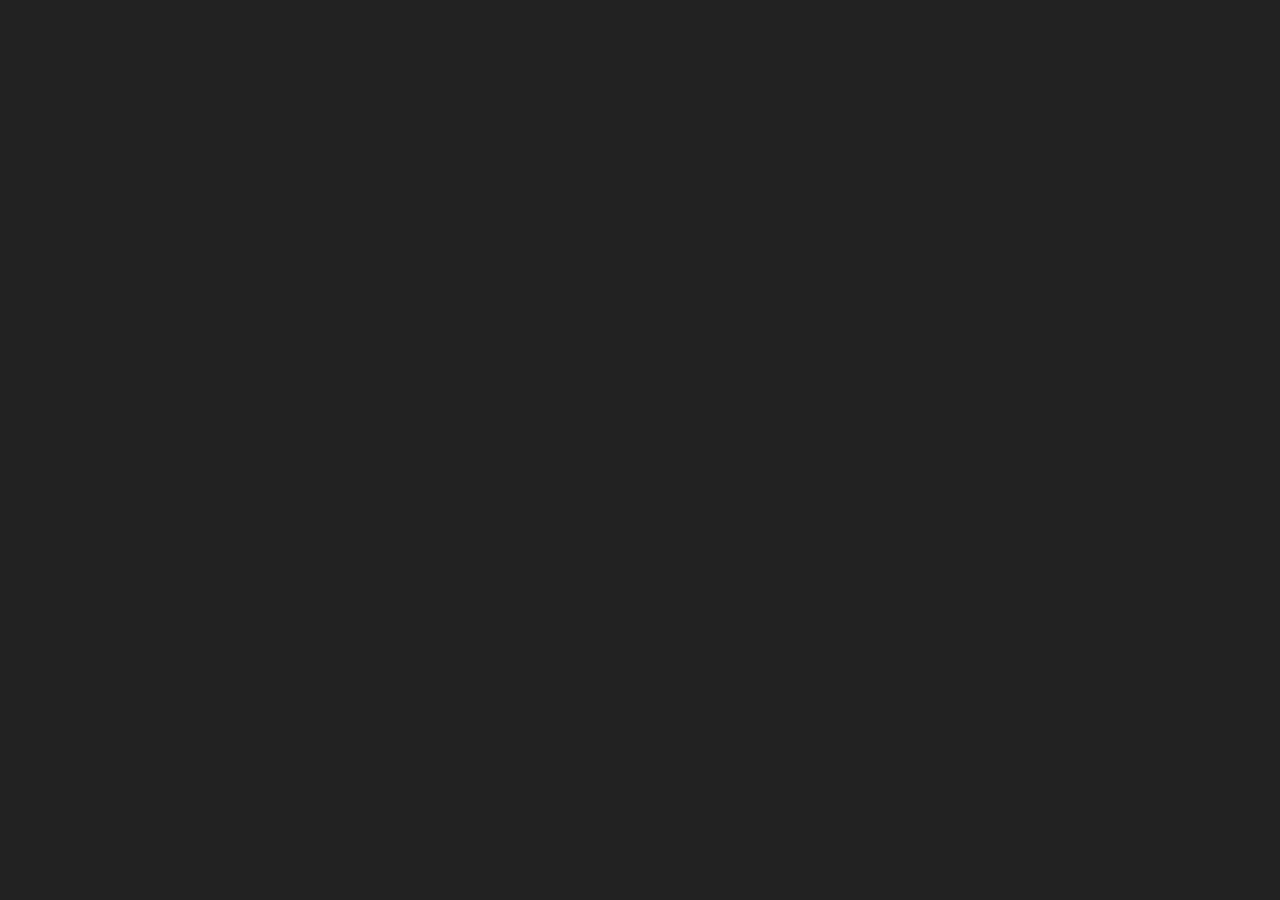
==== index.html @ 180d3418 "Add Stylesheet & D3js local" ====
<!DOCTYPE html>
<meta charset="utf-8">

    <link rel="stylesheet" href="css/style.css"/>
    <script src="js/d3.v3.js"></script>
<script>

    var width = 960,
            height = 800,
            radius = Math.min(width, height) / 1.9,
            spacing = .09;

    var formatSecond = d3.time.format("%S s"),
            formatMinute = d3.time.format("%M m"),
            formatHour = d3.time.format("%H h"),
            formatDay = d3.time.format("%a"),
            formatDate = d3.time.format("%d d"),
            formatMonth = d3.time.format("%b");

    var color = d3.scale.linear()
            .range(["hsl(-180,50%,50%)", "hsl(180,50%,50%)"])
            .interpolate(interpolateHsl);

    var arc = d3.svg.arc()
            .startAngle(0)
            .endAngle(function(d) { return d.value * 2 * Math.PI; })
            .innerRadius(function(d) { return d.index * radius; })
            .outerRadius(function(d) { return (d.index + spacing) * radius; });

    var svg = d3.select("body").append("svg")
            .attr("width", width)
            .attr("height", height)
            .append("g")
            .attr("transform", "translate(" + width / 2 + "," + height / 2 + ")");

    var field = svg.selectAll("g")
            .data(fields)
            .enter().append("g");

    field.append("path");

    field.append("text");

    d3.transition().duration(0).each(tick);

    d3.select(self.frameElement).style("height", height + "px");

    function tick() {
        field = field
                .each(function(d) { this._value = d.value; })
                .data(fields)
                .each(function(d) { d.previousValue = this._value; });

        field.select("path")
                .transition()
                .ease("elastic")
                .attrTween("d", arcTween)
                .style("fill", function(d) { return color(d.value); });

        field.select("text")
                .attr("dy", function(d) { return d.value < .5 ? "-.5em" : "1em"; })
                .text(function(d) { return d.text; })
                .transition()
                .ease("elastic")
                .attr("transform", function(d) {
                    return "rotate(" + 360 * d.value + ")"
                            + "translate(0," + -(d.index + spacing / 2) * radius + ")"
                            + "rotate(" + (d.value < .5 ? -90 : 90) + ")"
                });

        setTimeout(tick, 1000 - Date.now() % 1000);
    }

    function arcTween(d) {
        var i = d3.interpolateNumber(d.previousValue, d.value);
        return function(t) { d.value = i(t); return arc(d); };
    }

    function fields() {
        var now = new Date;
        return [
            {index: .7, text: formatSecond(now), value: ''},
            {index: .6, text: formatMinute(now), value: now.getMinutes() / 60},
            {index: .5, text: formatHour(now),   value: now.getHours() / 24},
            {index: .3, text: formatDay(now),    value: now.getDay() / 7},
            {index: .2, text: formatDate(now),   value: (now.getDate() - 1) / (32 - new Date(now.getYear(), now.getMonth(), 32).getDate())},
            {index: .1, text: formatMonth(now),  value: now.getMonth() / 12}
        ];
    }

    // Avoid shortest-path interpolation.
    function interpolateHsl(a, b) {
        var i = d3.interpolateString(a, b);
        return function(t) {
            return d3.hsl(i(t));
        };
    }

</script>
---- css/style.css ----
body {
    background: #222;
    font: 10px sans-serif;
    margin: auto;
    position: relative;
    width: 960px;
}

text {
    text-anchor: middle;
}
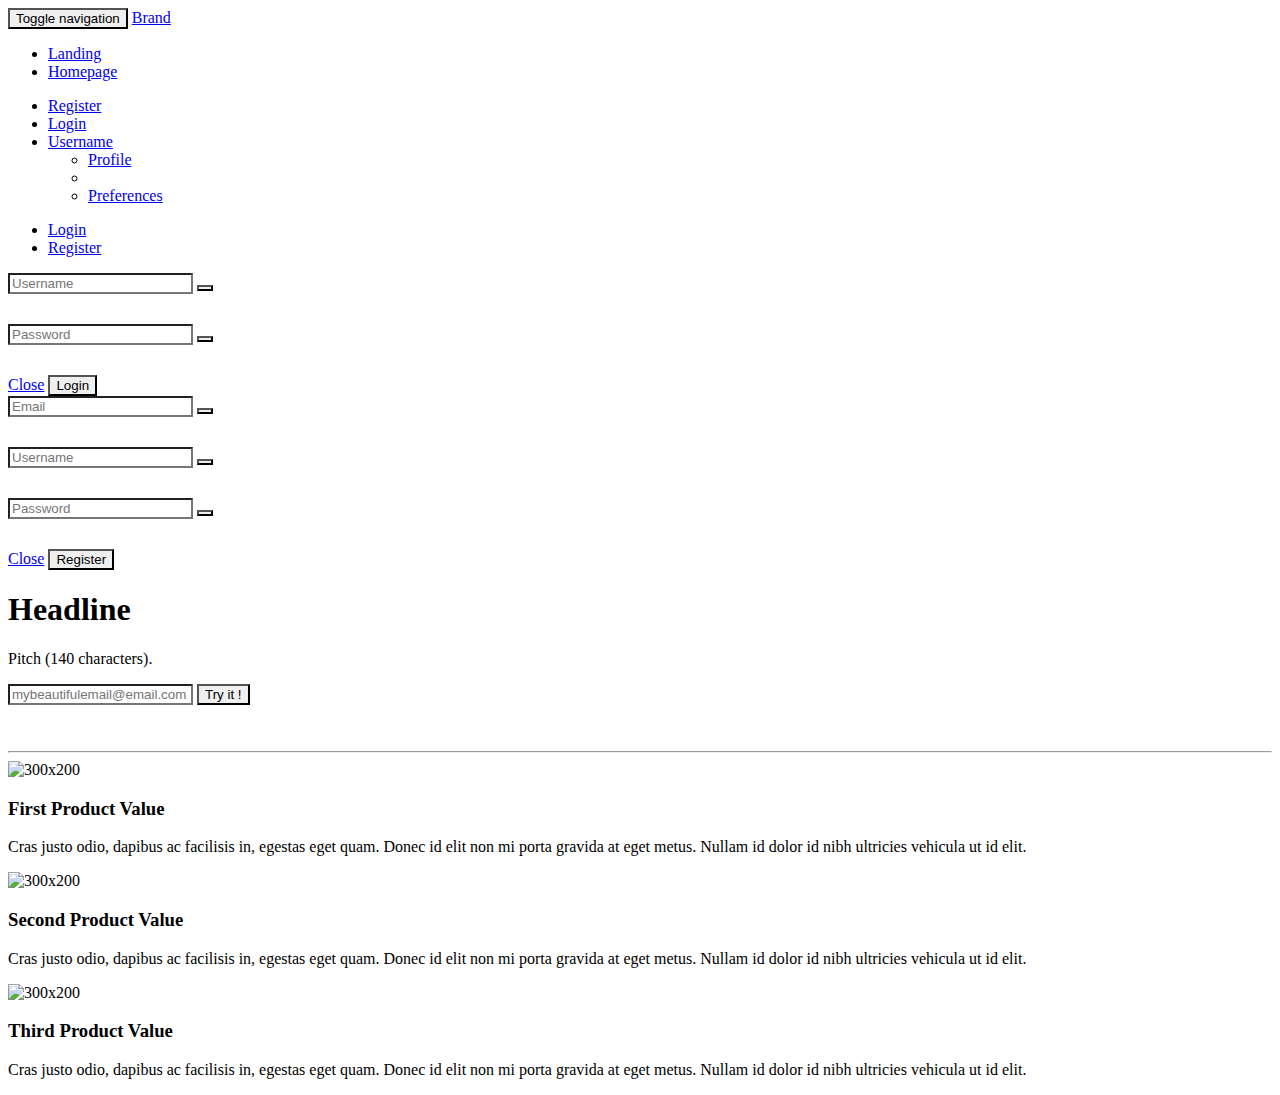
==== commit 0dd9c296: "a lot of things" ====
--- a/index.html
+++ b/index.html
@@ -1,99 +1,220 @@
 <!DOCTYPE html>
-<meta charset="utf-8">
-
-    <link rel="stylesheet" href="css/style.css"/>
-    <script src="js/d3.v3.js"></script>
-<script>
-
-    var width = 960,
-            height = 800,
-            radius = Math.min(width, height) / 1.9,
-            spacing = .09;
-
-    var formatSecond = d3.time.format("%S s"),
-            formatMinute = d3.time.format("%M m"),
-            formatHour = d3.time.format("%H h"),
-            formatDay = d3.time.format("%a"),
-            formatDate = d3.time.format("%d d"),
-            formatMonth = d3.time.format("%b");
-
-    var color = d3.scale.linear()
-            .range(["hsl(-180,50%,50%)", "hsl(180,50%,50%)"])
-            .interpolate(interpolateHsl);
-
-    var arc = d3.svg.arc()
-            .startAngle(0)
-            .endAngle(function(d) { return d.value * 2 * Math.PI; })
-            .innerRadius(function(d) { return d.index * radius; })
-            .outerRadius(function(d) { return (d.index + spacing) * radius; });
-
-    var svg = d3.select("body").append("svg")
-            .attr("width", width)
-            .attr("height", height)
-            .append("g")
-            .attr("transform", "translate(" + width / 2 + "," + height / 2 + ")");
-
-    var field = svg.selectAll("g")
-            .data(fields)
-            .enter().append("g");
-
-    field.append("path");
-
-    field.append("text");
-
-    d3.transition().duration(0).each(tick);
-
-    d3.select(self.frameElement).style("height", height + "px");
-
-    function tick() {
-        field = field
-                .each(function(d) { this._value = d.value; })
-                .data(fields)
-                .each(function(d) { d.previousValue = this._value; });
-
-        field.select("path")
-                .transition()
-                .ease("elastic")
-                .attrTween("d", arcTween)
-                .style("fill", function(d) { return color(d.value); });
-
-        field.select("text")
-                .attr("dy", function(d) { return d.value < .5 ? "-.5em" : "1em"; })
-                .text(function(d) { return d.text; })
-                .transition()
-                .ease("elastic")
-                .attr("transform", function(d) {
-                    return "rotate(" + 360 * d.value + ")"
-                            + "translate(0," + -(d.index + spacing / 2) * radius + ")"
-                            + "rotate(" + (d.value < .5 ? -90 : 90) + ")"
-                });
-
-        setTimeout(tick, 1000 - Date.now() % 1000);
-    }
-
-    function arcTween(d) {
-        var i = d3.interpolateNumber(d.previousValue, d.value);
-        return function(t) { d.value = i(t); return arc(d); };
-    }
-
-    function fields() {
-        var now = new Date;
-        return [
-            {index: .7, text: formatSecond(now), value: ''},
-            {index: .6, text: formatMinute(now), value: now.getMinutes() / 60},
-            {index: .5, text: formatHour(now),   value: now.getHours() / 24},
-            {index: .3, text: formatDay(now),    value: now.getDay() / 7},
-            {index: .2, text: formatDate(now),   value: (now.getDate() - 1) / (32 - new Date(now.getYear(), now.getMonth(), 32).getDate())},
-            {index: .1, text: formatMonth(now),  value: now.getMonth() / 12}
-        ];
-    }
-
-    // Avoid shortest-path interpolation.
-    function interpolateHsl(a, b) {
-        var i = d3.interpolateString(a, b);
-        return function(t) {
-            return d3.hsl(i(t));
-        };
-    }
-
-</script>+<html lang="en">
+<head>
+  <meta charset="utf-8">
+  <title>Company Name</title>
+  <meta name="viewport" content="width=device-width, initial-scale=1.0">
+  <meta name="description" content="">
+  <meta name="author" content="">
+
+	<!--link rel="stylesheet/less" href="less/bootstrap.less" type="text/css" /-->
+	<!--link rel="stylesheet/less" href="less/responsive.less" type="text/css" /-->
+	<!--script src="js/less-1.3.3.min.js"></script-->
+	<!--append ‘#!watch’ to the browser URL, then refresh the page. -->
+	
+	<link href="css/bootstrap.min.css" rel="stylesheet">
+	<link href="css/style.css" rel="stylesheet">
+
+  <!-- HTML5 shim, for IE6-8 support of HTML5 elements -->
+  <!--[if lt IE 9]>
+    <script src="js/html5shiv.js"></script>
+  <![endif]-->
+
+  <!-- Fav and touch icons -->
+  <link rel="apple-touch-icon-precomposed" sizes="144x144" href="img/apple-touch-icon-144-precomposed.png">
+  <link rel="apple-touch-icon-precomposed" sizes="114x114" href="img/apple-touch-icon-114-precomposed.png">
+  <link rel="apple-touch-icon-precomposed" sizes="72x72" href="img/apple-touch-icon-72-precomposed.png">
+  <link rel="apple-touch-icon-precomposed" href="img/apple-touch-icon-57-precomposed.png">
+  <link rel="shortcut icon" href="img/favicon.png">
+  
+	<script type="text/javascript" src="js/jquery.min.js"></script>
+	<script type="text/javascript" src="js/bootstrap.min.js"></script>
+	<script type="text/javascript" src="js/scripts.js"></script>
+</head>
+
+<body>
+
+<nav class="navbar navbar-default navbar-static-top" role="navigation">
+    <div class="col-md-12 column">
+        <div class="navbar-header">
+            <button type="button" class="navbar-toggle" data-toggle="collapse" data-target="#bs-example-navbar-collapse-1"> <span class="sr-only">Toggle navigation</span><span class="icon-bar"></span><span class="icon-bar"></span><span class="icon-bar"></span></button> <a class="navbar-brand" href="#">Brand</a>
+        </div>
+
+        <div class="collapse navbar-collapse" id="bs-example-navbar-collapse-1">
+            <ul class="nav navbar-nav">
+                <li class="active">
+                    <a href="#">Landing</a>
+                </li>
+                <li>
+                    <a href="webapp.html">Homepage</a>
+                </li>
+            </ul>
+
+            <ul class="nav navbar-nav navbar-right">
+                <li>
+                    <a href="#" data-toggle="modal" data-target="#LoginModal">Register</a>
+                </li>
+                <li>
+                    <a href="#" data-toggle="modal" data-target="#LoginModal">Login</a>
+                </li>
+                <li class="dropdown">
+                    <a href="#" class="dropdown-toggle" data-toggle="dropdown">Username<strong class="caret"></strong></a>
+                    <ul class="dropdown-menu">
+                        <li>
+                            <a href="#">Profile</a>
+                        </li>
+                        <li class="divider"></li>
+                        <li>
+                            <a href="#">Preferences</a>
+                        </li>
+                    </ul>
+                </li>
+            </ul>
+        </div>
+
+    </div>
+
+</nav>
+
+<div class="container">
+	<div class="row clearfix">
+		<div class="col-md-12 column">
+            <div class="modal fade" id="LoginModal" tabindex="-1" role="dialog" aria-labelledby="LoginModalLabel" aria-hidden="true">
+                <div class="modal-dialog">
+                    <div class="modal-content">
+
+                        <div class="modal-header">
+                            <ul class="nav nav-tabs nav-justified faq-cat-tabs">
+                                <li class="active"><a href="#login-tab" data-toggle="tab">Login</a></li>
+                                <li><a href="#register-tab" data-toggle="tab">Register</a></li>
+                            </ul>
+                        </div> <!-- /.modal-header -->
+
+                        <div class="modal-body">
+
+                            <!-- Tab panes -->
+                            <div class="tab-content faq-cat-content">
+                                <div class="tab-pane active in fade" id="login-tab">
+                                    <form role="form">
+                                        <div class="input-group">
+                                            <input type="text" class="form-control" id="uLogin" placeholder="Username">
+                                            <span class="input-group-btn">
+                                              <button class="btn btn-default disabled" type="button"><span class="glyphicon glyphicon-user"></span></button>
+                                            </span>
+                                        </div><!-- /input-group -->
+                                        <div class="input-group">
+                                            <input type="password" class="form-control" id="uPassword" placeholder="Password">
+                                            <span class="input-group-btn">
+                                              <button class="btn btn-default disabled" type="button"><span class="glyphicon glyphicon-lock"></span></button>
+                                            </span>
+                                        </div><!-- /input-group -->
+                                    </form>
+                                    <a class="btn btn-default" href="#" role="button" data-dismiss="modal">Close</a>
+                                    <button class="btn btn-success pull-right">Login</button>
+                                </div>
+                                <div class="tab-pane fade" id="register-tab">
+                                    <form role="form">
+                                        <div class="input-group">
+                                            <input type="text" class="form-control" id="uEmail" placeholder="Email">
+                                            <span class="input-group-btn">
+                                              <button class="btn btn-default disabled" type="button"><span class="glyphicon glyphicon-envelope"></span></button>
+                                            </span>
+                                        </div><!-- /input-group -->
+                                        <div class="input-group">
+                                            <input type="text" class="form-control" id="uUsername" placeholder="Username">
+                                            <span class="input-group-btn">
+                                              <button class="btn btn-default disabled" type="button"><span class="glyphicon glyphicon-user"></span></button>
+                                            </span>
+                                        </div><!-- /input-group -->
+                                        <div class="input-group">
+                                            <input type="password" class="form-control" id="uPassword" placeholder="Password">
+                                            <span class="input-group-btn">
+                                              <button class="btn btn-default disabled" type="button"><span class="glyphicon glyphicon-lock"></span></button>
+                                            </span>
+                                        </div><!-- /input-group -->
+                                    </form>
+                                    <a class="btn btn-default" href="#" role="button" data-dismiss="modal">Close</a>
+                                    <button class="btn btn-success pull-right">Register</button>
+                                </div>
+                            </div>
+
+
+                        </div> <!-- /.modal-body -->
+
+                    </div><!-- /.modal-content -->
+                </div><!-- /.modal-dialog -->
+            </div><!-- /.modal -->
+
+		</div>
+	</div>
+	<div class="row clearfix">
+		<div class="col-md-12 column">
+			<div class="jumbotron">
+				<h1>
+					Headline
+				</h1>
+				<p>
+					Pitch (140 characters).
+				</p>
+				<p>
+                <div class="col-md-8 col-md-offset-2">
+                    <div class="input-group input-group-lg">
+                        <input type="text" class="form-control" placeholder="mybeautifulemail@email.com">
+                          <span class="input-group-btn">
+                            <button class="btn btn-success" type="button">Try it !</button>
+                          </span>
+                    </div><!-- /input-group -->
+                </div>
+				</p>
+                <hr/>
+			</div>
+			<div class="row">
+				<div class="col-md-4">
+					<div class="thumbnail">
+						<img alt="300x200" src="http://lorempixel.com/600/200/people">
+						<div class="caption">
+							<h3>
+								First Product Value
+							</h3>
+							<p>
+								Cras justo odio, dapibus ac facilisis in, egestas eget quam. Donec id elit non mi porta gravida at eget metus. Nullam id dolor id nibh ultricies vehicula ut id elit.
+							</p>
+						</div>
+					</div>
+				</div>
+				<div class="col-md-4">
+					<div class="thumbnail">
+						<img alt="300x200" src="http://lorempixel.com/600/200/city">
+						<div class="caption">
+							<h3>
+                                Second Product Value
+							</h3>
+							<p>
+								Cras justo odio, dapibus ac facilisis in, egestas eget quam. Donec id elit non mi porta gravida at eget metus. Nullam id dolor id nibh ultricies vehicula ut id elit.
+							</p>
+						</div>
+					</div>
+				</div>
+				<div class="col-md-4">
+					<div class="thumbnail">
+						<img alt="300x200" src="http://lorempixel.com/600/200/sports">
+						<div class="caption">
+							<h3>
+                                Third Product Value
+							</h3>
+							<p>
+								Cras justo odio, dapibus ac facilisis in, egestas eget quam. Donec id elit non mi porta gravida at eget metus. Nullam id dolor id nibh ultricies vehicula ut id elit.
+							</p>
+						</div>
+					</div>
+				</div>
+			</div>
+		</div>
+	</div>
+	<div class="row clearfix">
+		<div class="col-md-12 column">
+		</div>
+	</div>
+</div>
+</body>
+</html>
--- a/css/style.css
+++ b/css/style.css
@@ -1,11 +1,7 @@
-body {
-    background: #222;
-    font: 10px sans-serif;
-    margin: auto;
-    position: relative;
-    width: 960px;
+* {
+    border-radius: 0px !important;
 }
 
-text {
-    text-anchor: middle;
+.input-group {
+    padding-bottom: 30px;
 }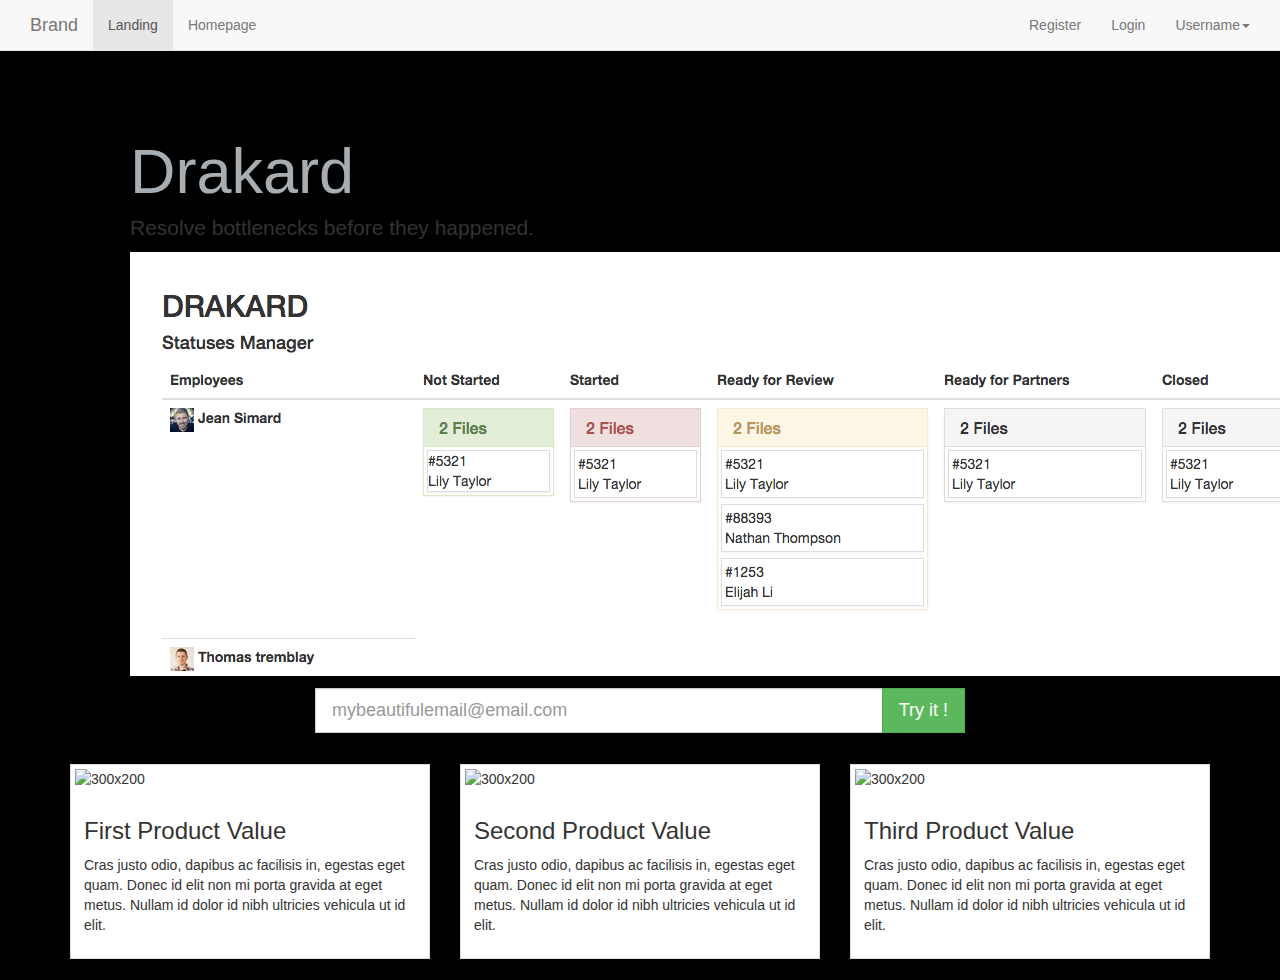
==== commit a64e3fbd: "iml" ====
--- a/index.html
+++ b/index.html
@@ -149,13 +149,14 @@
 	</div>
 	<div class="row clearfix">
 		<div class="col-md-12 column">
-			<div class="jumbotron">
+            <div class="jumbotron">
 				<h1>
-					Headline
+					Drakard
 				</h1>
 				<p>
-					Pitch (140 characters).
+					Resolve bottlenecks before they happened.
 				</p>
+                <img src="img/drakard.png">
 				<p>
                 <div class="col-md-8 col-md-offset-2">
                     <div class="input-group input-group-lg">
@@ -166,7 +167,6 @@
                     </div><!-- /input-group -->
                 </div>
 				</p>
-                <hr/>
 			</div>
 			<div class="row">
 				<div class="col-md-4">
--- a/css/style.css
+++ b/css/style.css
@@ -4,4 +4,28 @@
 
 .input-group {
     padding-bottom: 30px;
-}+}
+
+.panel-group {
+    display: inline-block;
+}
+
+.panel-body {
+    padding: 3px;
+}
+
+.panel .panel {
+    margin-bottom: 0px;
+}
+
+.jumbotron {
+    background-color: #000;
+}
+
+body {
+    background-color: #000;
+}
+
+.jumbotron h1 {
+    color: #A8ADB2;
+}
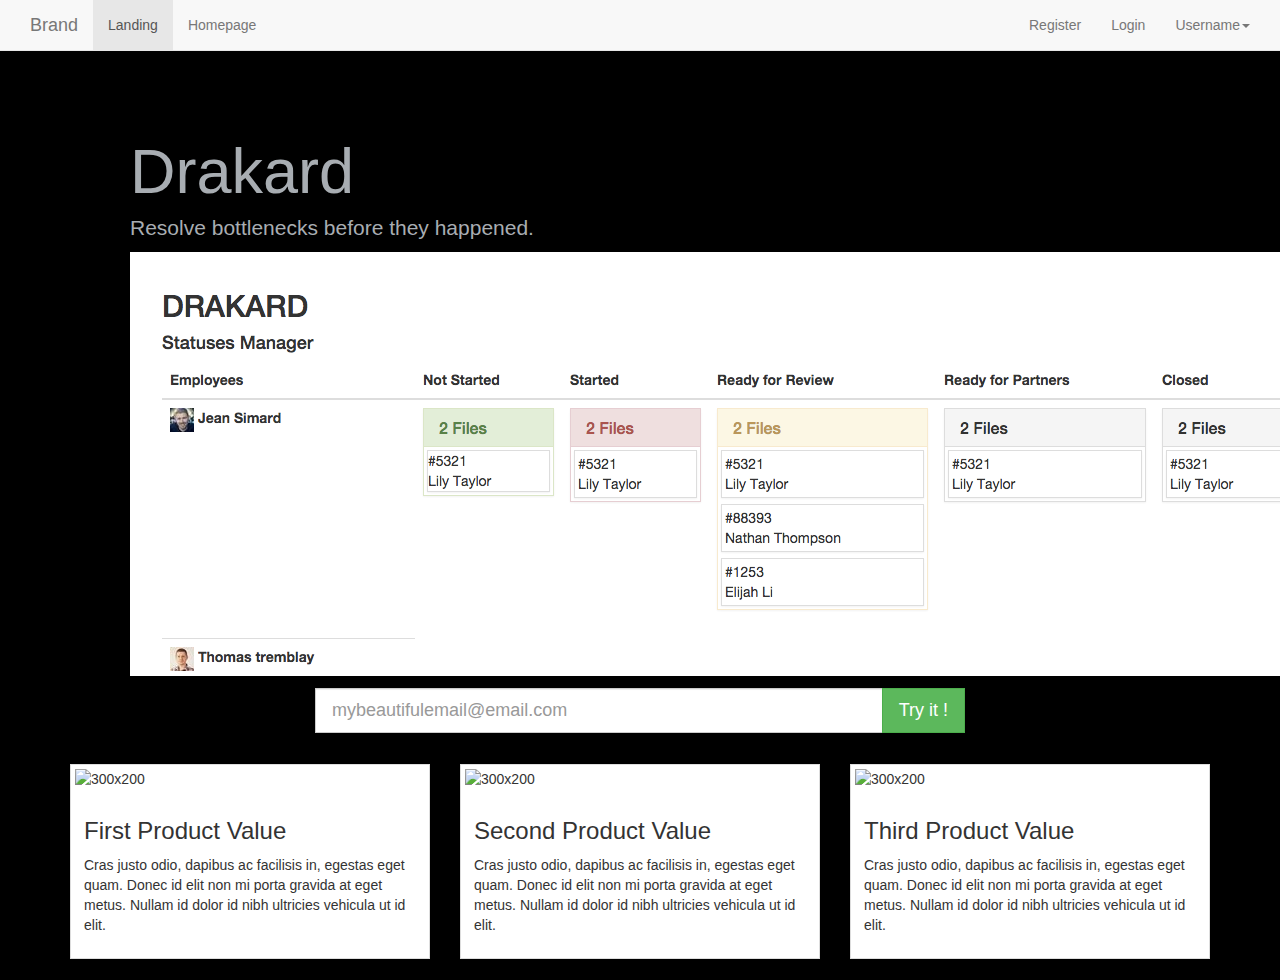
==== commit 6b03640f: "iml" ====
--- a/index.html
+++ b/index.html
@@ -32,7 +32,7 @@
 	<script type="text/javascript" src="js/scripts.js"></script>
 </head>
 
-<body>
+<body class="landing">
 
 <nav class="navbar navbar-default navbar-static-top" role="navigation">
     <div class="col-md-12 column">
--- a/css/style.css
+++ b/css/style.css
@@ -22,10 +22,14 @@
     background-color: #000;
 }
 
-body {
+body.landing {
     background-color: #000;
 }
 
 .jumbotron h1 {
     color: #A8ADB2;
 }
+
+.jumbotron p {
+    color: #A8ADB2;
+}
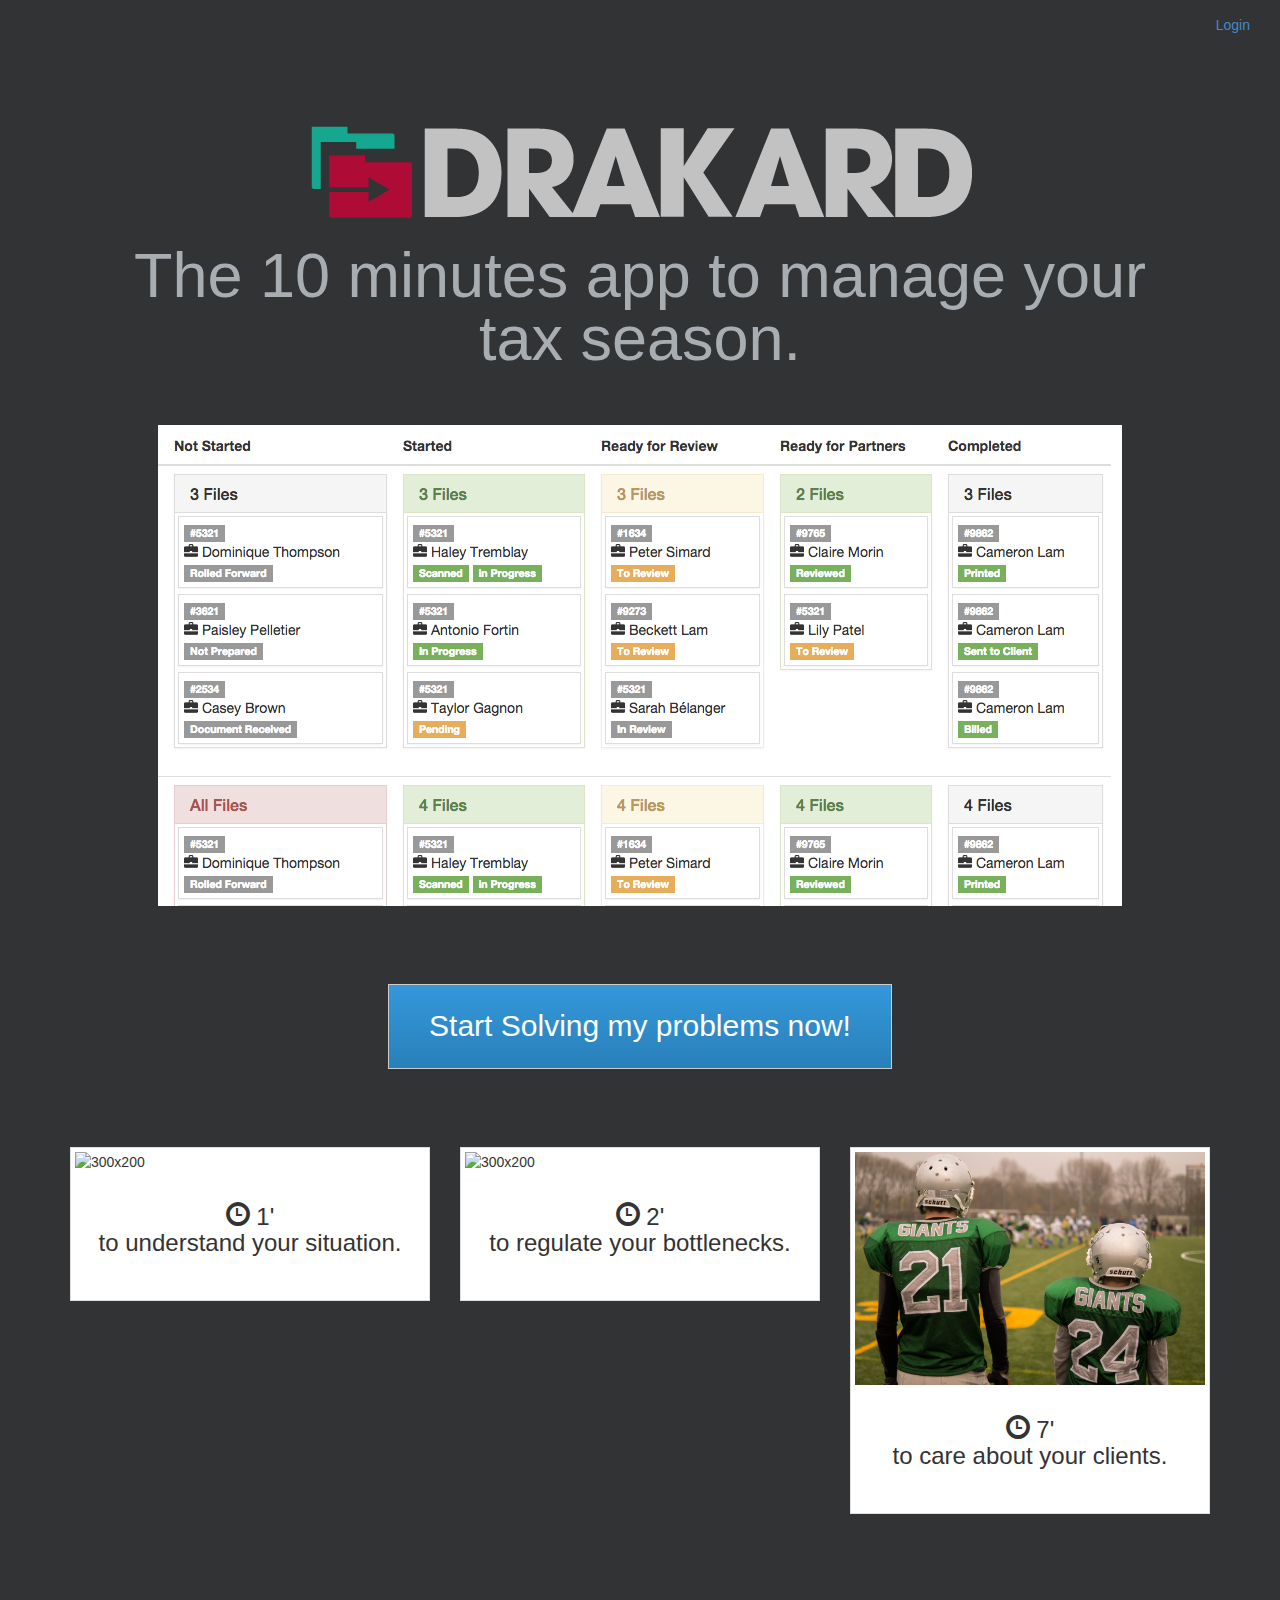
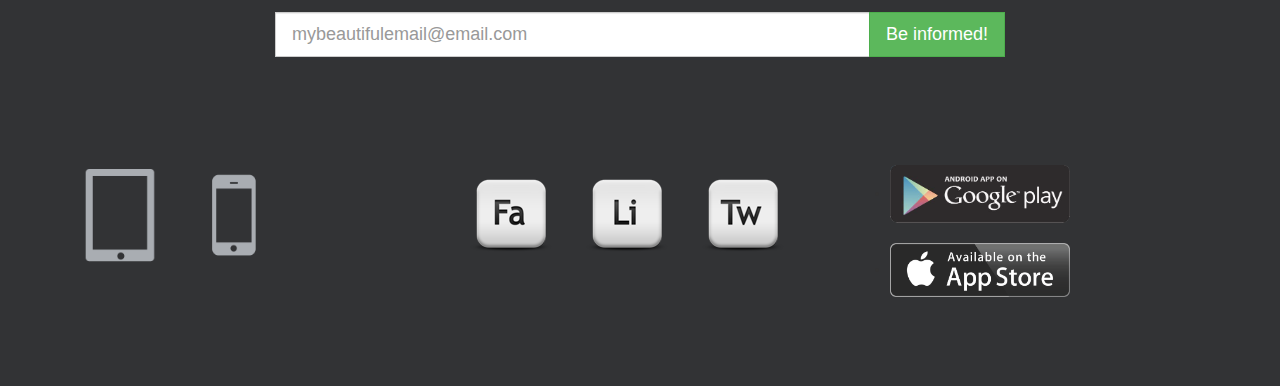
==== commit 14d5698b: "Landing Page" ====
--- a/index.html
+++ b/index.html
@@ -34,40 +34,11 @@
 
 <body class="landing">
 
-<nav class="navbar navbar-default navbar-static-top" role="navigation">
+<nav class="navbar navbar-default-landing navbar-static-top" role="navigation">
     <div class="col-md-12 column">
-        <div class="navbar-header">
-            <button type="button" class="navbar-toggle" data-toggle="collapse" data-target="#bs-example-navbar-collapse-1"> <span class="sr-only">Toggle navigation</span><span class="icon-bar"></span><span class="icon-bar"></span><span class="icon-bar"></span></button> <a class="navbar-brand" href="#">Brand</a>
-        </div>
-
-        <div class="collapse navbar-collapse" id="bs-example-navbar-collapse-1">
-            <ul class="nav navbar-nav">
-                <li class="active">
-                    <a href="#">Landing</a>
-                </li>
-                <li>
-                    <a href="webapp.html">Homepage</a>
-                </li>
-            </ul>
-
             <ul class="nav navbar-nav navbar-right">
                 <li>
-                    <a href="#" data-toggle="modal" data-target="#LoginModal">Register</a>
-                </li>
-                <li>
                     <a href="#" data-toggle="modal" data-target="#LoginModal">Login</a>
-                </li>
-                <li class="dropdown">
-                    <a href="#" class="dropdown-toggle" data-toggle="dropdown">Username<strong class="caret"></strong></a>
-                    <ul class="dropdown-menu">
-                        <li>
-                            <a href="#">Profile</a>
-                        </li>
-                        <li class="divider"></li>
-                        <li>
-                            <a href="#">Preferences</a>
-                        </li>
-                    </ul>
                 </li>
             </ul>
         </div>
@@ -79,142 +50,98 @@
 <div class="container">
 	<div class="row clearfix">
 		<div class="col-md-12 column">
-            <div class="modal fade" id="LoginModal" tabindex="-1" role="dialog" aria-labelledby="LoginModalLabel" aria-hidden="true">
-                <div class="modal-dialog">
-                    <div class="modal-content">
+            <div class="jumbotron">
+				<img src="img/logo-silver.png">
+                <br/>
+                <h1>
+                    The 10 minutes app to manage your tax season.
+                </h1>
+                <br/>
+                <img src="img/drakard.png"id="cover">
+            </div>
+            <div class="row" id="cta">
+                <div class="col-md-12">
+                    <div class="center-block text-center">
+                            <button type="button" class="btn btn-default" id="btncta">Start Solving my problems now!</button>
+                    </div>
+                </div>
+            </div>
 
-                        <div class="modal-header">
-                            <ul class="nav nav-tabs nav-justified faq-cat-tabs">
-                                <li class="active"><a href="#login-tab" data-toggle="tab">Login</a></li>
-                                <li><a href="#register-tab" data-toggle="tab">Register</a></li>
-                            </ul>
-                        </div> <!-- /.modal-header -->
-
-                        <div class="modal-body">
-
-                            <!-- Tab panes -->
-                            <div class="tab-content faq-cat-content">
-                                <div class="tab-pane active in fade" id="login-tab">
-                                    <form role="form">
-                                        <div class="input-group">
-                                            <input type="text" class="form-control" id="uLogin" placeholder="Username">
-                                            <span class="input-group-btn">
-                                              <button class="btn btn-default disabled" type="button"><span class="glyphicon glyphicon-user"></span></button>
-                                            </span>
-                                        </div><!-- /input-group -->
-                                        <div class="input-group">
-                                            <input type="password" class="form-control" id="uPassword" placeholder="Password">
-                                            <span class="input-group-btn">
-                                              <button class="btn btn-default disabled" type="button"><span class="glyphicon glyphicon-lock"></span></button>
-                                            </span>
-                                        </div><!-- /input-group -->
-                                    </form>
-                                    <a class="btn btn-default" href="#" role="button" data-dismiss="modal">Close</a>
-                                    <button class="btn btn-success pull-right">Login</button>
-                                </div>
-                                <div class="tab-pane fade" id="register-tab">
-                                    <form role="form">
-                                        <div class="input-group">
-                                            <input type="text" class="form-control" id="uEmail" placeholder="Email">
-                                            <span class="input-group-btn">
-                                              <button class="btn btn-default disabled" type="button"><span class="glyphicon glyphicon-envelope"></span></button>
-                                            </span>
-                                        </div><!-- /input-group -->
-                                        <div class="input-group">
-                                            <input type="text" class="form-control" id="uUsername" placeholder="Username">
-                                            <span class="input-group-btn">
-                                              <button class="btn btn-default disabled" type="button"><span class="glyphicon glyphicon-user"></span></button>
-                                            </span>
-                                        </div><!-- /input-group -->
-                                        <div class="input-group">
-                                            <input type="password" class="form-control" id="uPassword" placeholder="Password">
-                                            <span class="input-group-btn">
-                                              <button class="btn btn-default disabled" type="button"><span class="glyphicon glyphicon-lock"></span></button>
-                                            </span>
-                                        </div><!-- /input-group -->
-                                    </form>
-                                    <a class="btn btn-default" href="#" role="button" data-dismiss="modal">Close</a>
-                                    <button class="btn btn-success pull-right">Register</button>
-                                </div>
-                            </div>
-
-
-                        </div> <!-- /.modal-body -->
-
-                    </div><!-- /.modal-content -->
-                </div><!-- /.modal-dialog -->
-            </div><!-- /.modal -->
-
-		</div>
-	</div>
-	<div class="row clearfix">
-		<div class="col-md-12 column">
-            <div class="jumbotron">
-				<h1>
-					Drakard
-				</h1>
-				<p>
-					Resolve bottlenecks before they happened.
-				</p>
-                <img src="img/drakard.png">
-				<p>
-                <div class="col-md-8 col-md-offset-2">
-                    <div class="input-group input-group-lg">
-                        <input type="text" class="form-control" placeholder="mybeautifulemail@email.com">
-                          <span class="input-group-btn">
-                            <button class="btn btn-success" type="button">Try it !</button>
-                          </span>
-                    </div><!-- /input-group -->
-                </div>
-				</p>
-			</div>
 			<div class="row">
 				<div class="col-md-4">
 					<div class="thumbnail">
-						<img alt="300x200" src="http://lorempixel.com/600/200/people">
+						<img alt="300x200" src="img/understand.jpg">
 						<div class="caption">
 							<h3>
-								First Product Value
+                                <i class="glyphicon glyphicon-time"></i> 1' <br/>
+                                to understand your situation.
 							</h3>
-							<p>
-								Cras justo odio, dapibus ac facilisis in, egestas eget quam. Donec id elit non mi porta gravida at eget metus. Nullam id dolor id nibh ultricies vehicula ut id elit.
-							</p>
+                            <br/>
 						</div>
 					</div>
 				</div>
 				<div class="col-md-4">
 					<div class="thumbnail">
-						<img alt="300x200" src="http://lorempixel.com/600/200/city">
+						<img alt="300x200" src="img/bottleneck.jpg">
 						<div class="caption">
 							<h3>
-                                Second Product Value
+                                <i class="glyphicon glyphicon-time"></i> 2' <br/> to regulate your bottlenecks.
 							</h3>
-							<p>
-								Cras justo odio, dapibus ac facilisis in, egestas eget quam. Donec id elit non mi porta gravida at eget metus. Nullam id dolor id nibh ultricies vehicula ut id elit.
-							</p>
-						</div>
-					</div>
-				</div>
-				<div class="col-md-4">
-					<div class="thumbnail">
-						<img alt="300x200" src="http://lorempixel.com/600/200/sports">
-						<div class="caption">
-							<h3>
-                                Third Product Value
-							</h3>
-							<p>
-								Cras justo odio, dapibus ac facilisis in, egestas eget quam. Donec id elit non mi porta gravida at eget metus. Nullam id dolor id nibh ultricies vehicula ut id elit.
-							</p>
-						</div>
-					</div>
-				</div>
-			</div>
+                            <br/>
+                        </div>
+                    </div>
+                </div>
+                <div class="col-md-4">
+                    <div class="thumbnail">
+                        <img alt="300x200" src="img/care.jpg">
+                        <div class="caption">
+                            <h3>
+                                <i class="glyphicon glyphicon-time"></i> 7' <br/> to care about your clients.
+                            </h3>
+                            <br/>
+                        </div>
+                    </div>
+                </div>
+            </div>
+        </div>
+    </div>
+    <div class="row clearfix">
+        <div class="col-md-12 column">
+            <div class="col-md-8 col-md-offset-2">
+                <div class="input-group input-group-lg">
+                    <input type="text" class="form-control" placeholder="mybeautifulemail@email.com">
+                          <span class="input-group-btn">
+                            <button class="btn btn-success" type="button">Be informed!</button>
+                          </span>
+                </div><!-- /input-group -->
+            </div>
 		</div>
 	</div>
-	<div class="row clearfix">
-		<div class="col-md-12 column">
-		</div>
-	</div>
+    <div class="row clearfix">
+        <div class="footer">
+            <div class="col-md-4 column" id="devices">
+                    <ul class="list-inline">
+                        <li><img src="img/ipad-portrait.png" width="100px"></li>
+                        <li><img src="img/iphone.png" width="100px"></li>
+                    </ul>
+
+            </div>
+            <div class="col-md-4 column">
+                <ul class="list-inline">
+                    <li><img src="img/facebook.png"></li>
+                    <li><img src="img/linkedin.png"></li>
+                    <li><img src="img/twitter.png"></li>
+                </ul>
+            </div>
+            <div class="col-md-4 column">
+                <ul>
+                    <li><img src="img/Android_App_Store_Logo.png" width="180px"></li><br/>
+                    <li><img src="img/Available_on_the_App_Store_(black).png" width="180px"></li>
+                </ul>
+            </div>
+            <div class="col-md-4 column">
+            </div>
+        </div>
 </div>
 </body>
 </html>
--- a/css/style.css
+++ b/css/style.css
@@ -18,18 +18,76 @@
     margin-bottom: 0px;
 }
 
+.panel .drakard {
+    padding: 5px;
+}
+
+
 .jumbotron {
-    background-color: #000;
+    background-color: #323335;
+    text-align: center;
 }
 
 body.landing {
-    background-color: #000;
+    background-color: #323335;
 }
 
 .jumbotron h1 {
     color: #A8ADB2;
 }
 
+.h1 {
+    color: #A8ADB2;
+}
+
 .jumbotron p {
     color: #A8ADB2;
 }
+
+.navbar-default-landing {
+    background-color: #323335;
+    border-color: #323335;
+}
+
+#btncta {
+    background: #3498db;
+    background-image: -webkit-linear-gradient(top, #3498db, #2980b9);
+    background-image: -moz-linear-gradient(top, #3498db, #2980b9);
+    background-image: -ms-linear-gradient(top, #3498db, #2980b9);
+    background-image: -o-linear-gradient(top, #3498db, #2980b9);
+    background-image: linear-gradient(to bottom, #3498db, #2980b9);
+    -webkit-border-radius: 28;
+    -moz-border-radius: 28;
+    border-radius: 28px;
+    font-family: Arial;
+    color: #ffffff;
+    font-size: 30px;
+    padding: 20px 40px 20px 40px;
+    text-decoration: none;
+}
+
+#btncta:hover {
+    background: #3cb0fd;
+    background-image: -webkit-linear-gradient(top, #3cb0fd, #3498db);
+    background-image: -moz-linear-gradient(top, #3cb0fd, #3498db);
+    background-image: -ms-linear-gradient(top, #3cb0fd, #3498db);
+    background-image: -o-linear-gradient(top, #3cb0fd, #3498db);
+    background-image: linear-gradient(to bottom, #3cb0fd, #3498db);
+    text-decoration: none;
+}
+
+#cta {
+    margin-bottom: 78px;
+}
+
+#time {
+    color: #000;
+}
+
+.caption {
+    text-align: center;
+}
+
+.clearfix {
+    padding-bottom: 78px;
+}
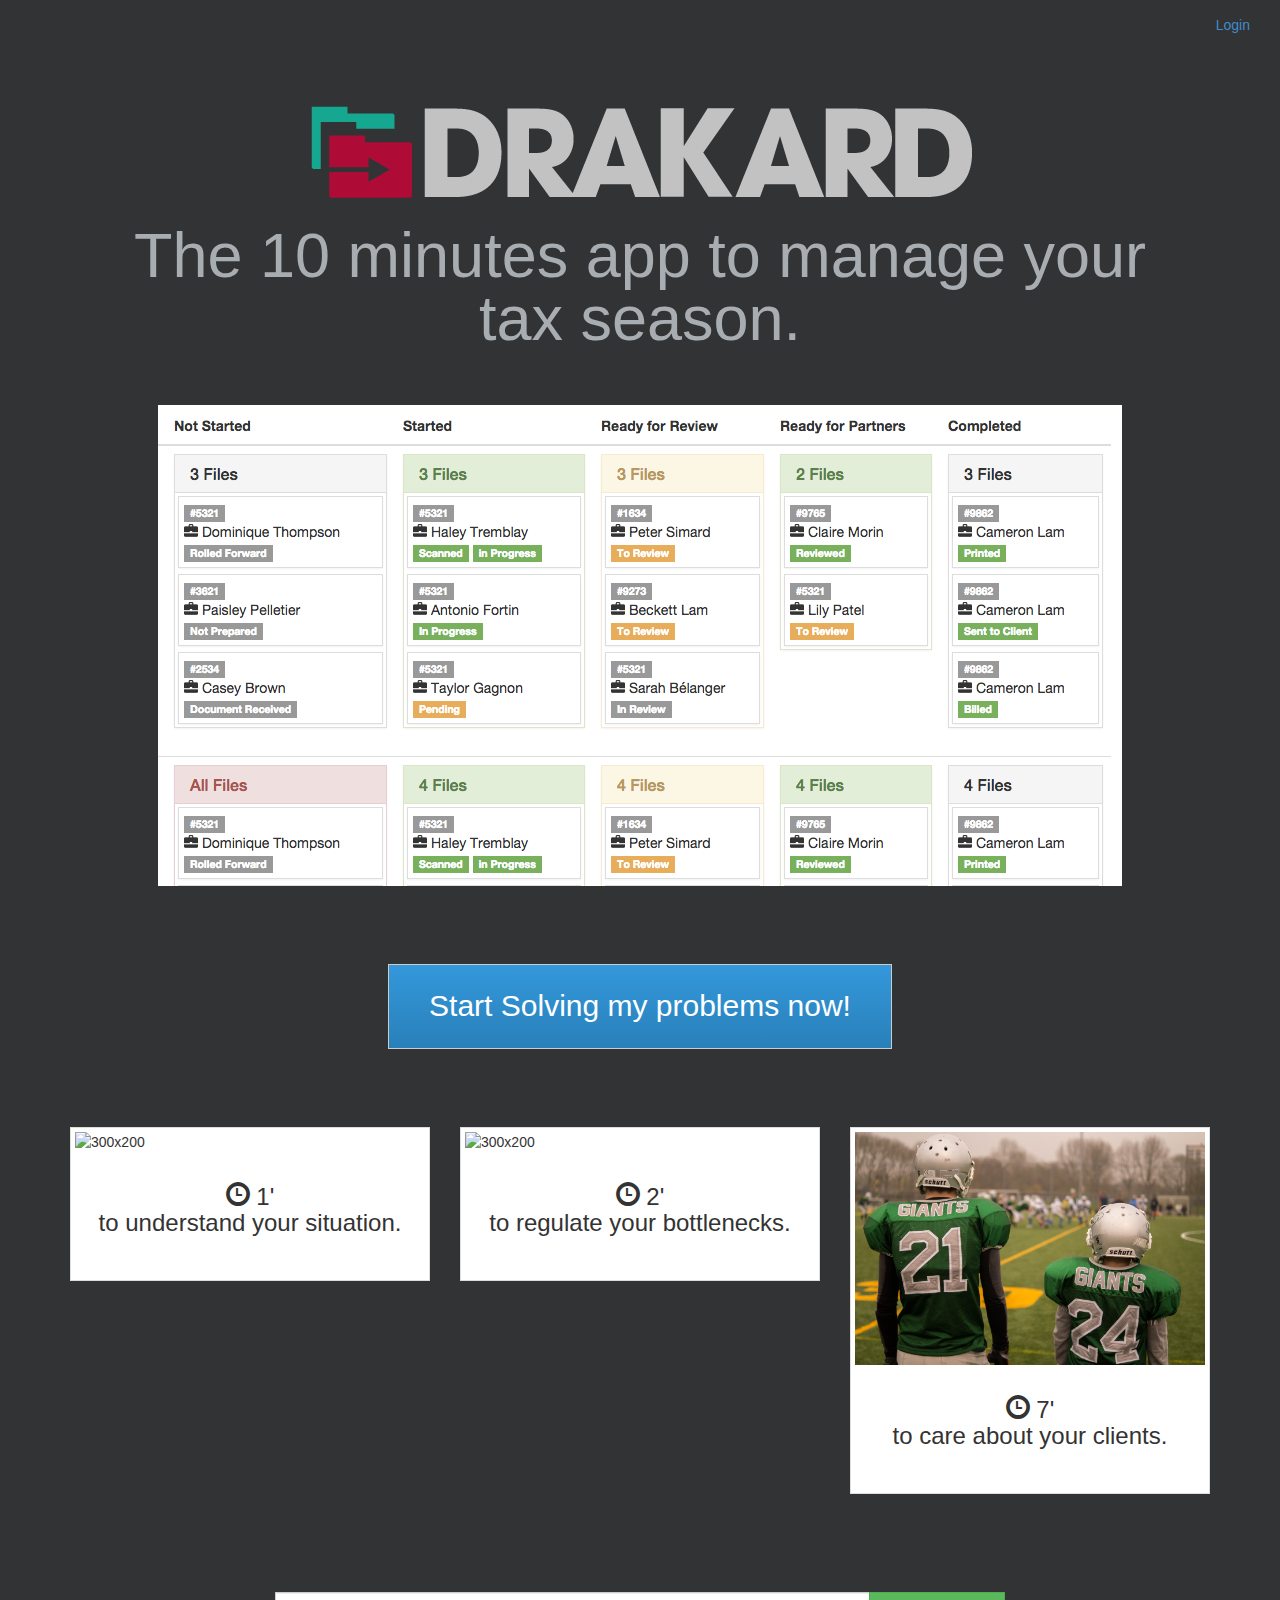
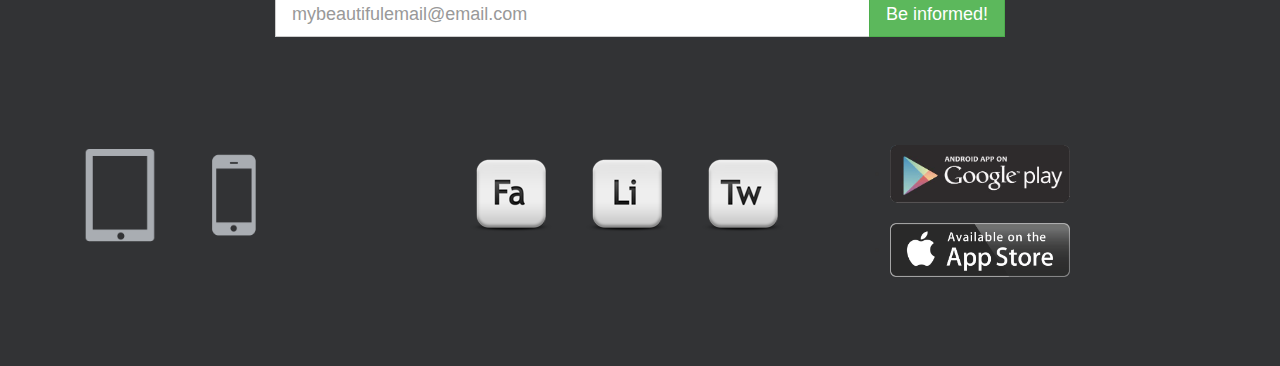
==== commit 612e0f7c: "Dashboard transition" ====
--- a/index.html
+++ b/index.html
@@ -62,7 +62,7 @@
             <div class="row" id="cta">
                 <div class="col-md-12">
                     <div class="center-block text-center">
-                            <button type="button" class="btn btn-default" id="btncta">Start Solving my problems now!</button>
+                            <a href="webapp.html" class="btn btn-default" id="btncta">Start Solving my problems now!</a>
                     </div>
                 </div>
             </div>
--- a/css/style.css
+++ b/css/style.css
@@ -22,6 +22,41 @@
     padding: 5px;
 }
 
+.column .panel-body .panel.panel-default {
+    cursor: -webkit-grab;
+    cursor: -moz-grab;
+    cursor: hand;
+    box-shadow: 0px;
+}
+
+.column .panel-body .panel.panel-default::selection {
+    cursor: -webkit-grabbing;
+    cursor: -moz-grabbing;
+}
+
+.column .panel-body .panel.panel-default:hover {
+    cursor: -webkit-grab;
+    cursor: -moz-grab;
+    cursor: hand;
+    box-shadow: 0px 0px 3px rgba(0,0,0,0.26);
+    -webkit-transition: all 0.3s ease-in;
+    -moz-transition: all 0.3s ease-in;
+    -ms-transition: all 0.3s ease-in;
+    -o-transition: all 0.3s ease-in;
+    transition: all 0.3s ease-in;
+}
+
+
+.navbar-static-top {
+    margin-bottom: 0px;
+}
+
+.navbar-filters {
+    z-index: 1;
+    background: #e6e6e6;
+    box-shadow: 0px 1px 3px rgba(0,0,0,0.32);
+    border: 1px solid rgba(255, 255, 255, 0.43);
+}
 
 .jumbotron {
     background-color: #323335;
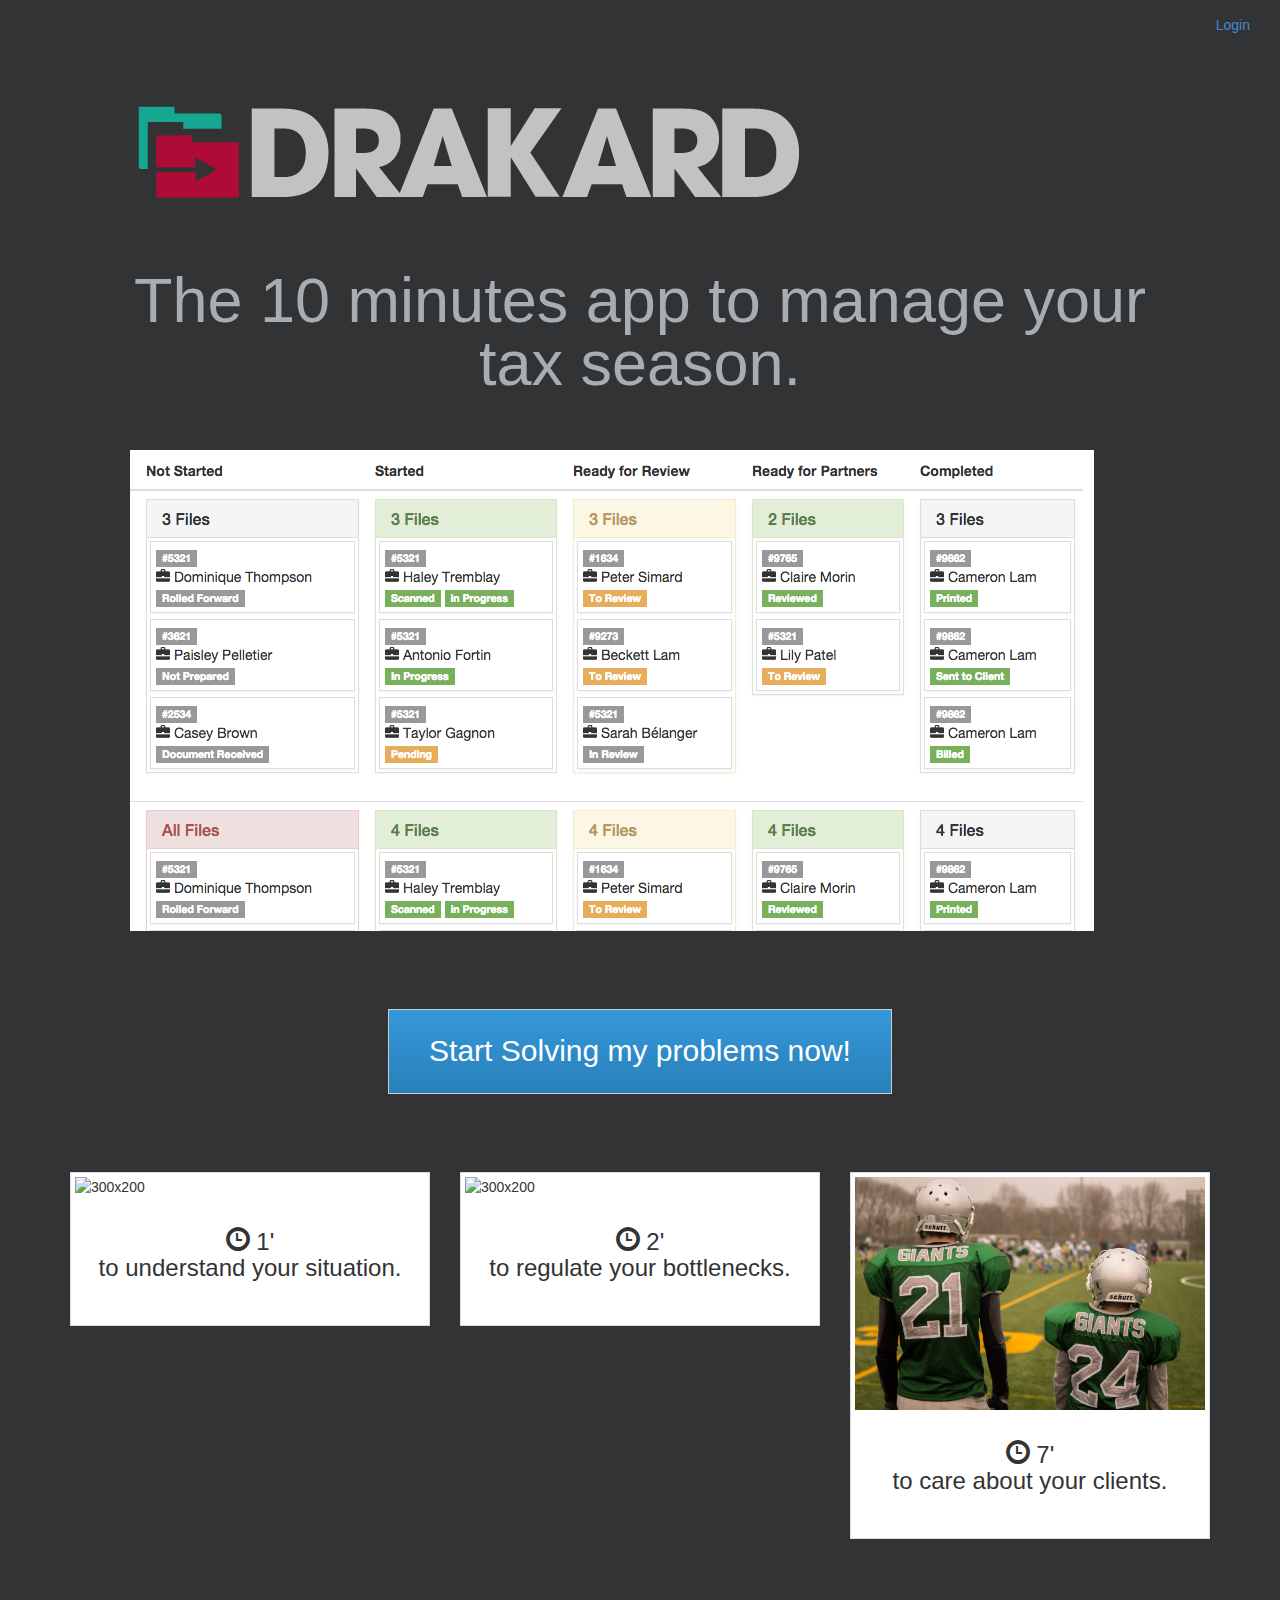
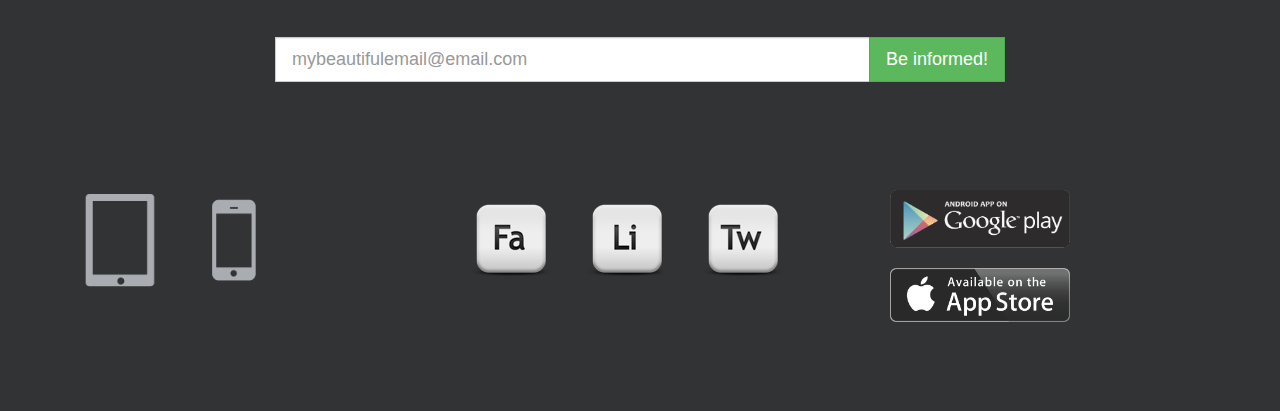
==== commit 5b051d18: "Dashboard transition dernier push" ====
--- a/index.html
+++ b/index.html
@@ -51,13 +51,13 @@
 	<div class="row clearfix">
 		<div class="col-md-12 column">
             <div class="jumbotron">
-				<img src="img/logo-silver.png">
+				<img src="img/logo-silver.png" class="img-responsive">
                 <br/>
                 <h1>
                     The 10 minutes app to manage your tax season.
                 </h1>
                 <br/>
-                <img src="img/drakard.png"id="cover">
+                <img src="img/drakard.png"id="cover" class="img-responsive">
             </div>
             <div class="row" id="cta">
                 <div class="col-md-12">
@@ -121,22 +121,22 @@
         <div class="footer">
             <div class="col-md-4 column" id="devices">
                     <ul class="list-inline">
-                        <li><img src="img/ipad-portrait.png" width="100px"></li>
-                        <li><img src="img/iphone.png" width="100px"></li>
+                        <li><img class="img-responsive" src="img/ipad-portrait.png" width="100px"></li>
+                        <li><img class="img-responsive" src="img/iphone.png" width="100px"></li>
                     </ul>
 
             </div>
             <div class="col-md-4 column">
                 <ul class="list-inline">
-                    <li><img src="img/facebook.png"></li>
-                    <li><img src="img/linkedin.png"></li>
-                    <li><img src="img/twitter.png"></li>
+                    <li><img class="img-responsive" src="img/facebook.png"></li>
+                    <li><img class="img-responsive" src="img/linkedin.png"></li>
+                    <li><img class="img-responsive" src="img/twitter.png"></li>
                 </ul>
             </div>
             <div class="col-md-4 column">
                 <ul>
-                    <li><img src="img/Android_App_Store_Logo.png" width="180px"></li><br/>
-                    <li><img src="img/Available_on_the_App_Store_(black).png" width="180px"></li>
+                    <li><img class="img-responsive" src="img/Android_App_Store_Logo.png" width="180px"></li><br/>
+                    <li><img class="img-responsive" src="img/Available_on_the_App_Store_(black).png" width="180px"></li>
                 </ul>
             </div>
             <div class="col-md-4 column">
--- a/css/style.css
+++ b/css/style.css
@@ -56,6 +56,11 @@
     background: #e6e6e6;
     box-shadow: 0px 1px 3px rgba(0,0,0,0.32);
     border: 1px solid rgba(255, 255, 255, 0.43);
+}
+
+.rangedate {
+    margin-top: 7px;
+    margin-bottom: 0px;
 }
 
 .jumbotron {
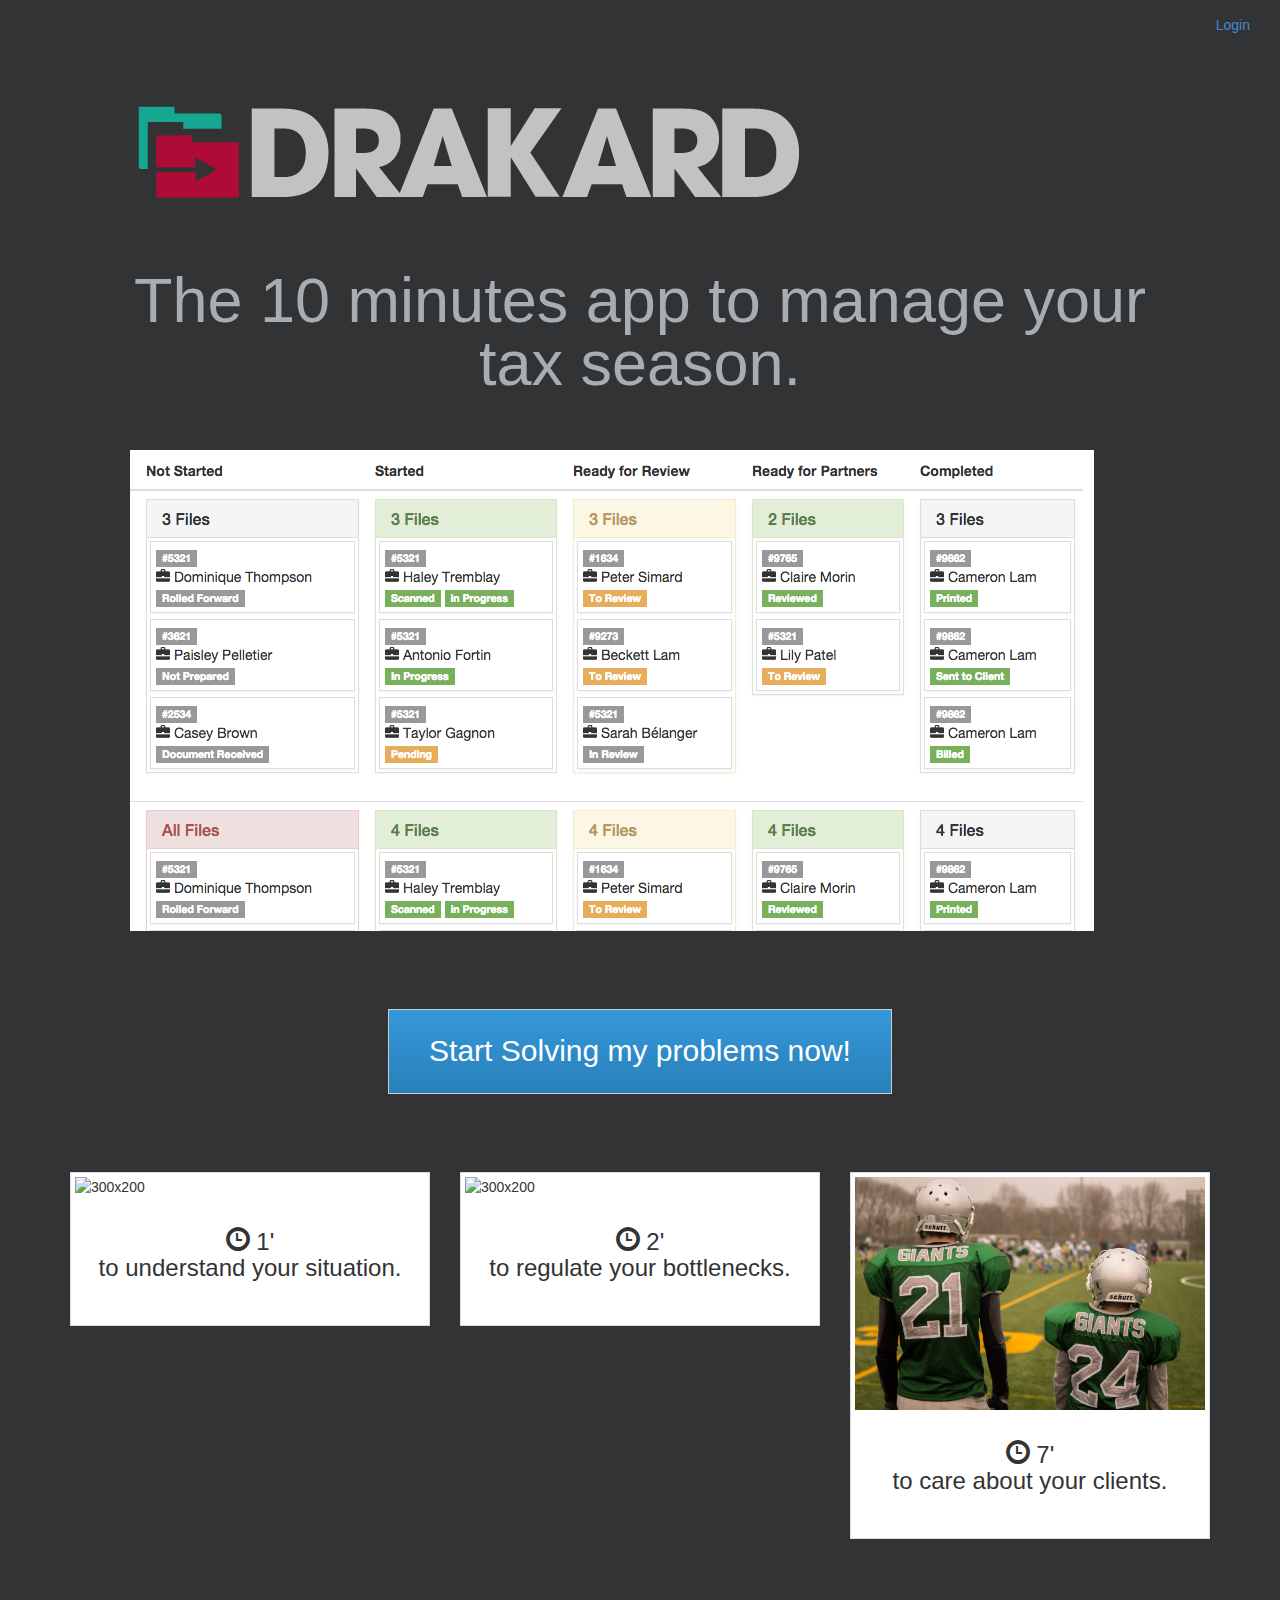
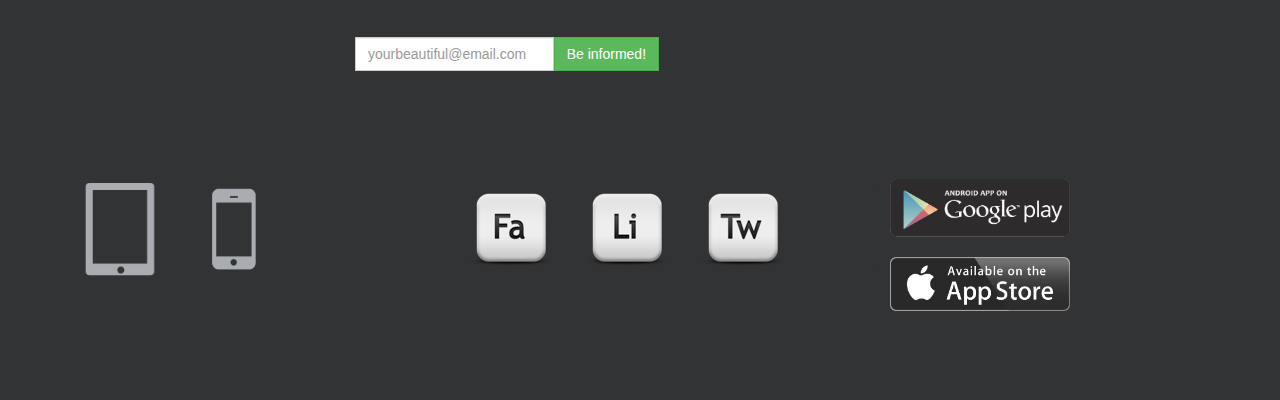
==== commit e9f9f7ee: "ga" ====
--- a/index.html
+++ b/index.html
@@ -107,13 +107,27 @@
     </div>
     <div class="row clearfix">
         <div class="col-md-12 column">
-            <div class="col-md-8 col-md-offset-2">
-                <div class="input-group input-group-lg">
-                    <input type="text" class="form-control" placeholder="mybeautifulemail@email.com">
-                          <span class="input-group-btn">
-                            <button class="btn btn-success" type="button">Be informed!</button>
-                          </span>
-                </div><!-- /input-group -->
+            <div class="col-md-offset-3">
+                <div class="input-group input-group-lg form-inline">
+                    <form action="http://free.us2.list-manage.com/subscribe/post?u=b0d46575bbc28b1dac0337882&amp;id=9ca2b9c8c5" method="post" id="mc-embedded-subscribe-form" name="mc-embedded-subscribe-form" class="validate" target="_blank" novalidate>
+                        <div id="mc_embed_signup_scroll form-control">
+
+                                <span class="input-group-btn">
+                                <input type="email" value="" name="EMAIL" class="required email form-control" id="mce-EMAIL" placeholder="yourbeautiful@email.com">
+                                <input type="submit" value="Subscribe" name="subscribe" id="mc-embedded-subscribe" class="button">
+                                    </span>
+                                <span class="input-group-btn">
+                                    <button class="btn btn-success" type="button">Be informed!</button>
+                                </span>
+                            <div id="mce-responses" class="clear">
+                                <div class="response" id="mce-error-response" style="display:none"></div>
+                                <div class="response" id="mce-success-response" style="display:none"></div>
+                            </div>    <!-- real people should not fill this in and expect good things - do not remove this or risk form bot signups-->
+                            <div style="position: absolute; left: -5000px;"><input type="text" name="b_b0d46575bbc28b1dac0337882_9ca2b9c8c5" tabindex="-1" value=""></div>
+                        </div>
+                    </form>
+                </div>
+                <script type='text/javascript' src='http://s3.amazonaws.com/downloads.mailchimp.com/js/mc-validate.js'></script><script type='text/javascript'>(function($) {window.fnames = new Array(); window.ftypes = new Array();fnames[0]='EMAIL';ftypes[0]='email';fnames[1]='FNAME';ftypes[1]='text';fnames[2]='LNAME';ftypes[2]='text';}(jQuery));var $mcj = jQuery.noConflict(true);</script>
             </div>
 		</div>
 	</div>
@@ -142,6 +156,17 @@
             <div class="col-md-4 column">
             </div>
         </div>
+    </div>
 </div>
+    <script>
+        (function(i,s,o,g,r,a,m){i['GoogleAnalyticsObject']=r;i[r]=i[r]||function(){
+            (i[r].q=i[r].q||[]).push(arguments)},i[r].l=1*new Date();a=s.createElement(o),
+                m=s.getElementsByTagName(o)[0];a.async=1;a.src=g;m.parentNode.insertBefore(a,m)
+        })(window,document,'script','//www.google-analytics.com/analytics.js','ga');
+
+        ga('create', 'UA-59099467-1', 'auto');
+        ga('send', 'pageview');
+
+    </script>
 </body>
 </html>
--- a/css/style.css
+++ b/css/style.css
@@ -131,3 +131,112 @@
 .clearfix {
     padding-bottom: 78px;
 }
+
+
+/* Hoshi */
+.input--hoshi {
+    overflow: hidden;
+}
+
+.input__field--hoshi {
+    margin-top: 1em;
+    padding: 0.85em 0.15em;
+    width: 100%;
+    background: transparent;
+    color: #595F6E;
+}
+
+.input__label--hoshi {
+    position: absolute;
+    bottom: 0;
+    left: 0;
+    padding: 0 0.25em;
+    width: 100%;
+    height: calc(100% - 1em);
+    text-align: left;
+    pointer-events: none;
+}
+
+.input__label-content--hoshi {
+    position: absolute;
+}
+
+.input__label--hoshi::before,
+.input__label--hoshi::after {
+    content: '';
+    position: absolute;
+    top: 0;
+    left: 0;
+    width: 100%;
+    height: calc(100% - 10px);
+    border-bottom: 1px solid #B9C1CA;
+}
+
+.input__label--hoshi::after {
+    margin-top: 2px;
+    border-bottom: 4px solid red;
+    -webkit-transform: translate3d(-100%, 0, 0);
+    transform: translate3d(-100%, 0, 0);
+    -webkit-transition: -webkit-transform 0.3s;
+    transition: transform 0.3s;
+}
+
+.input__label--hoshi-color-1::after {
+    border-color: hsl(200, 100%, 50%);
+}
+
+.input__label--hoshi-color-2::after {
+    border-color: hsl(160, 100%, 50%);
+}
+
+.input__label--hoshi-color-3::after {
+    border-color: hsl(20, 100%, 50%);
+}
+
+.input__field--hoshi:focus + .input__label--hoshi::after,
+.input--filled .input__label--hoshi::after {
+    -webkit-transform: translate3d(0, 0, 0);
+    transform: translate3d(0, 0, 0);
+}
+
+.input__field--hoshi:focus + .input__label--hoshi .input__label-content--hoshi,
+.input--filled .input__label-content--hoshi {
+    -webkit-animation: anim-1 0.3s forwards;
+    animation: anim-1 0.3s forwards;
+}
+
+@-webkit-keyframes anim-1 {
+    50% {
+        opacity: 0;
+        -webkit-transform: translate3d(1em, 0, 0);
+        transform: translate3d(1em, 0, 0);
+    }
+    51% {
+        opacity: 0;
+        -webkit-transform: translate3d(-1em, -40%, 0);
+        transform: translate3d(-1em, -40%, 0);
+    }
+    100% {
+        opacity: 1;
+        -webkit-transform: translate3d(0, -40%, 0);
+        transform: translate3d(0, -40%, 0);
+    }
+}
+
+@keyframes anim-1 {
+    50% {
+        opacity: 0;
+        -webkit-transform: translate3d(1em, 0, 0);
+        transform: translate3d(1em, 0, 0);
+    }
+    51% {
+        opacity: 0;
+        -webkit-transform: translate3d(-1em, -40%, 0);
+        transform: translate3d(-1em, -40%, 0);
+    }
+    100% {
+        opacity: 1;
+        -webkit-transform: translate3d(0, -40%, 0);
+        transform: translate3d(0, -40%, 0);
+    }
+}